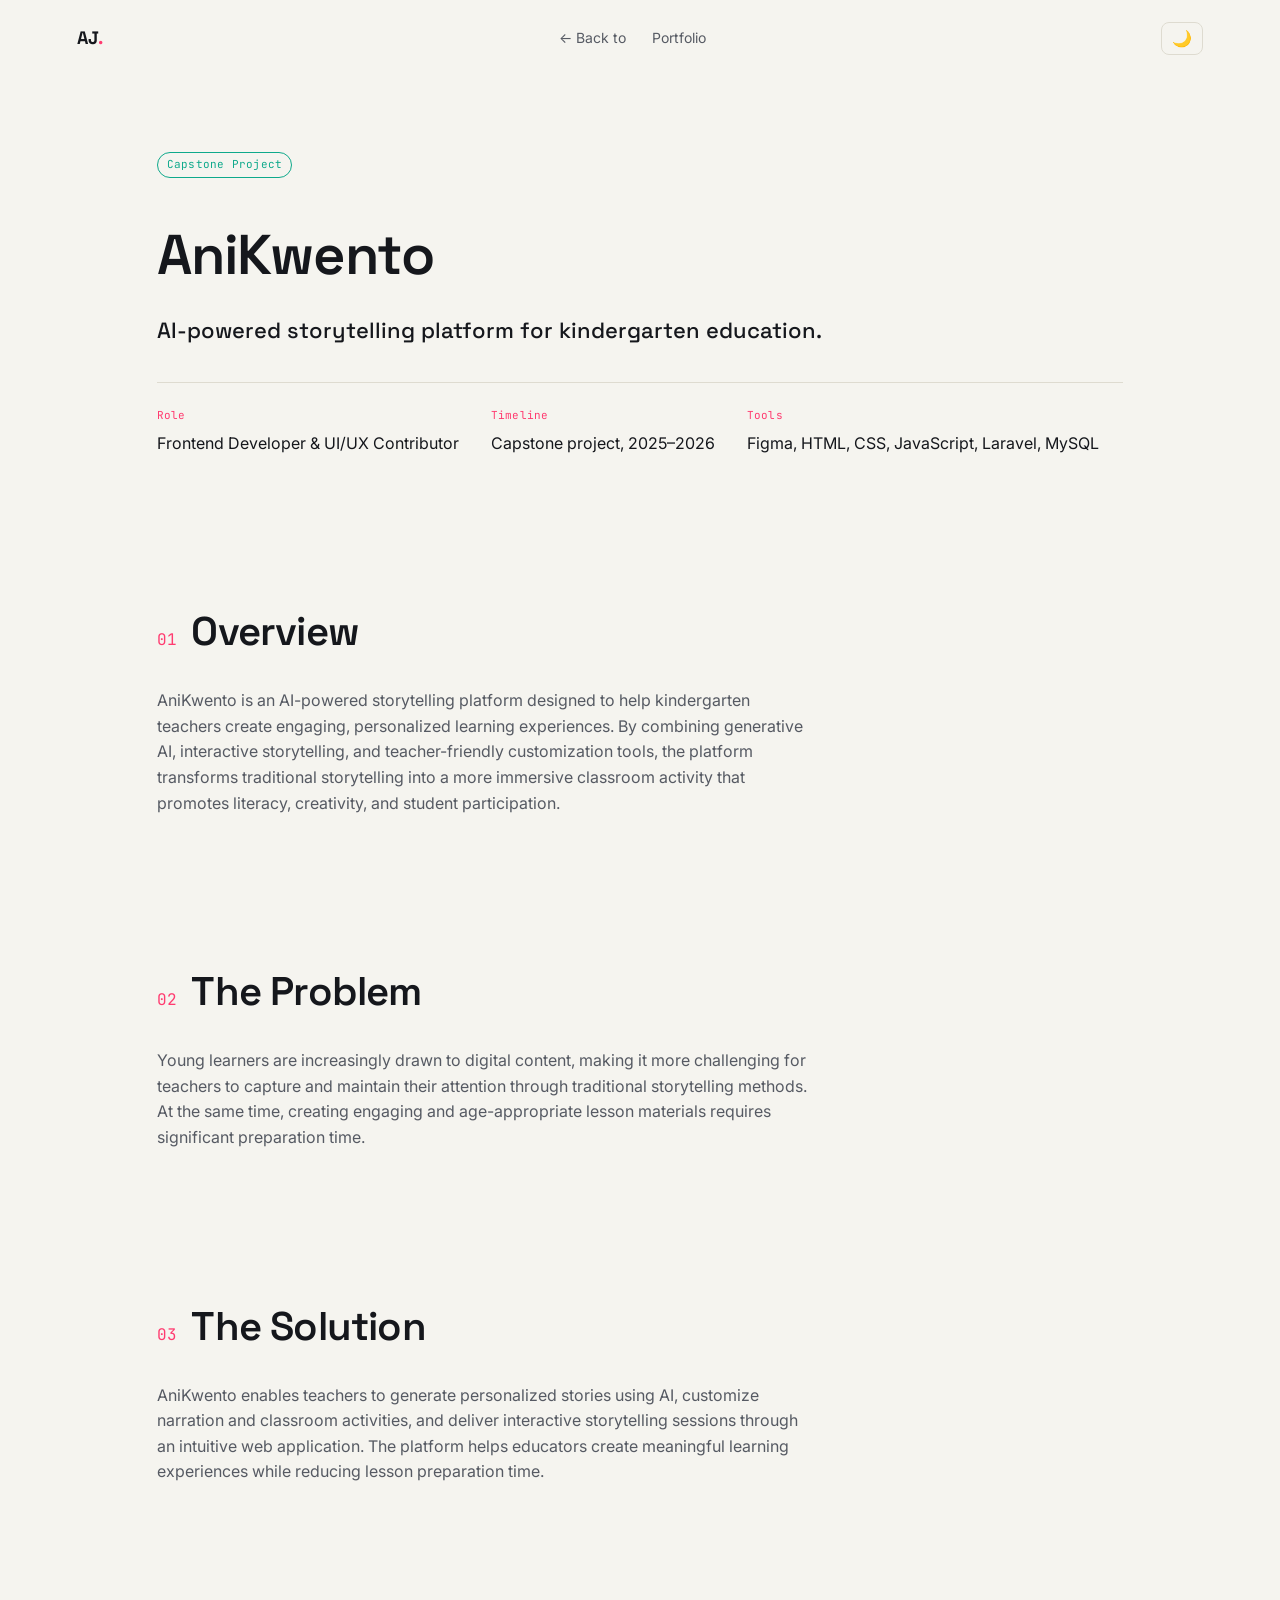
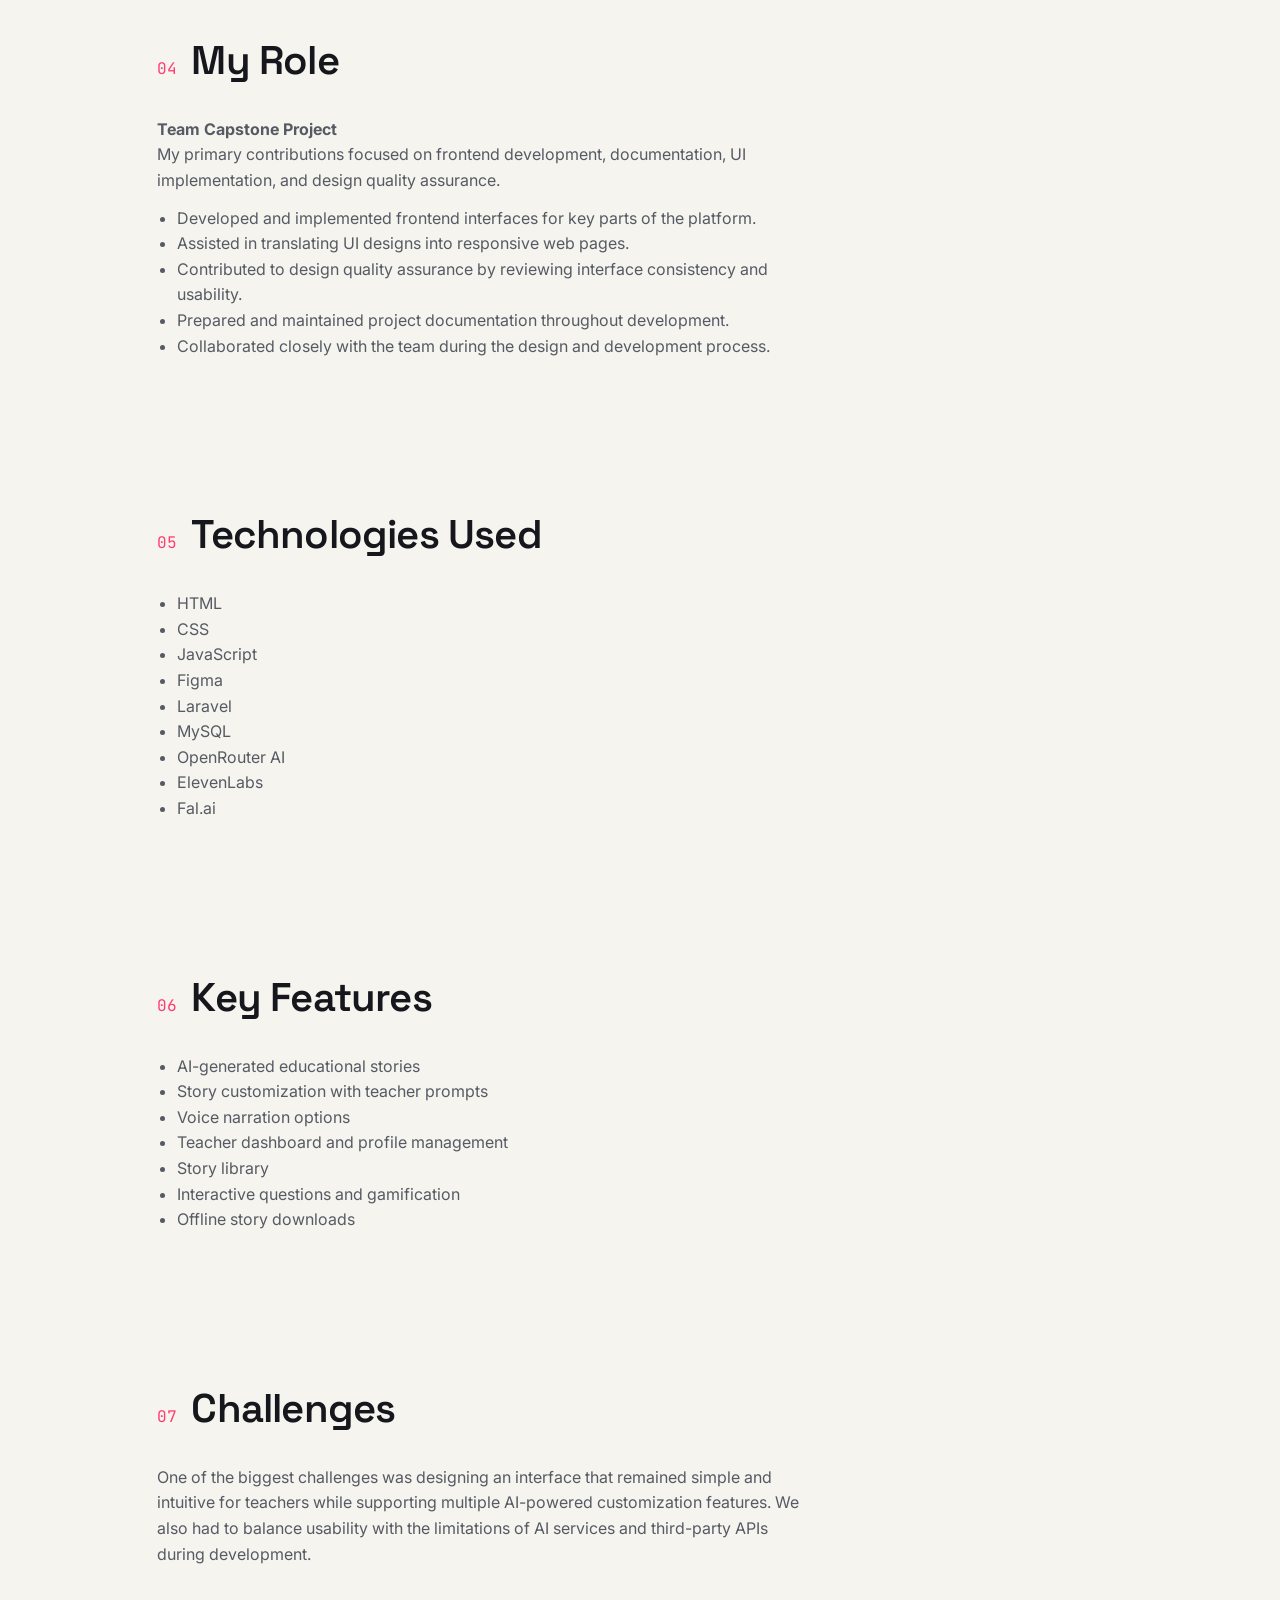
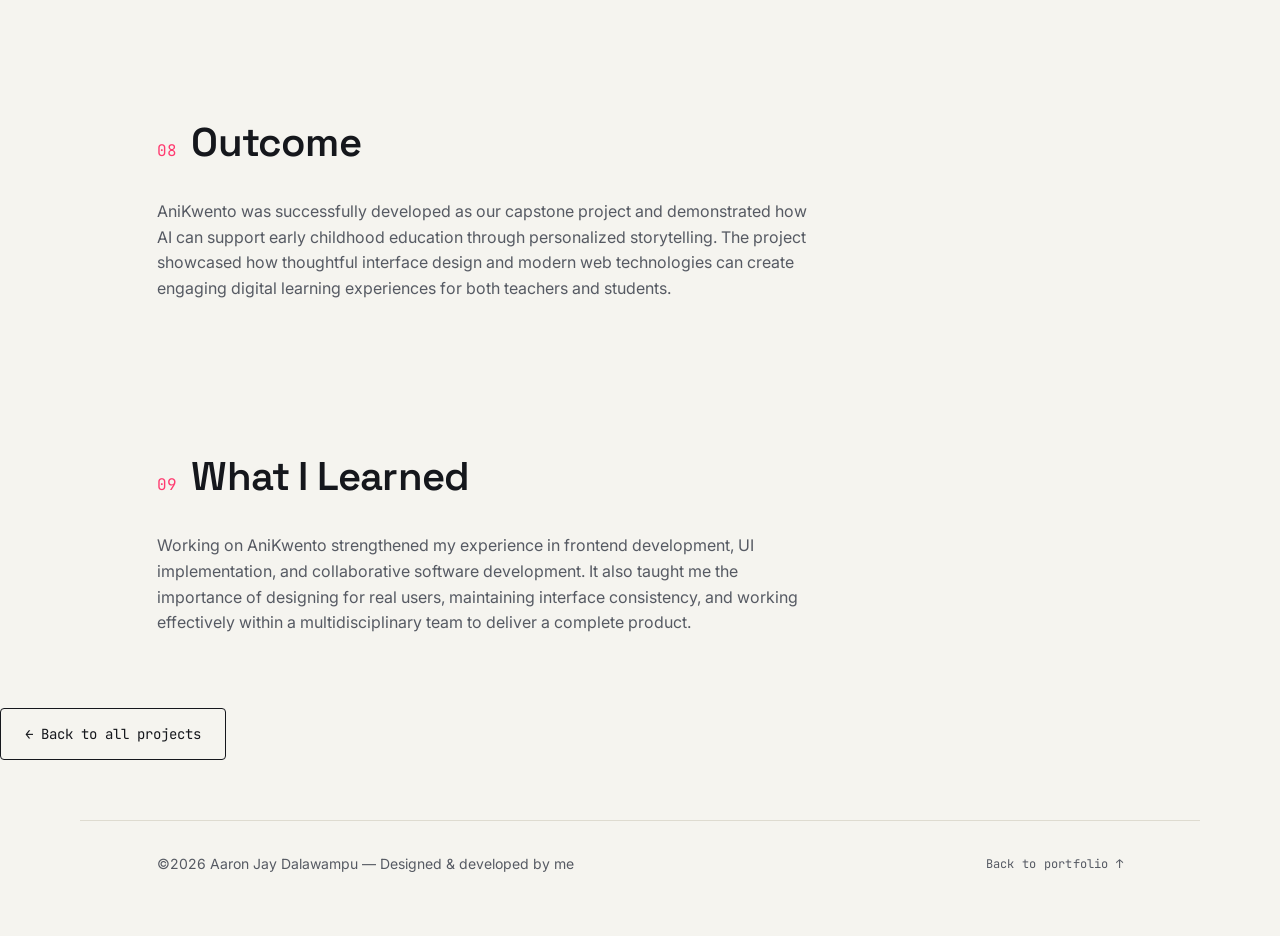
==== case-study-anikwento.html @ 2a40be8f "Add files via upload" ====
<!DOCTYPE html>
<html lang="en">
<head>
<meta charset="UTF-8">
<meta name="viewport" content="width=device-width, initial-scale=1.0">
<title>Anikwento — Case Study | Aaron Jay Dalawampu</title>
<meta name="description" content="Case study: Anikwento, an AI-powered storytelling platform, by Aaron Jay Dalawampu.">
<link rel="icon" type="image/svg+xml" href="favicon.svg">

<link rel="preconnect" href="https://fonts.googleapis.com">
<link rel="preconnect" href="https://fonts.gstatic.com" crossorigin>
<link href="https://fonts.googleapis.com/css2?family=Space+Grotesk:wght@400;500;600;700&family=Inter:wght@400;500;600&family=JetBrains+Mono:wght@400;500&display=swap" rel="stylesheet">
<link rel="stylesheet" href="style.css">
</head>
<body>

<a class="skip-link" href="#main">Skip to content</a>

<!-- ============ NAVBAR ============ -->
<nav class="navbar" id="navbar">
  <a href="index.html#top" class="logo">AJ<span class="accent">.</span></a>

  <button class="menu-btn" id="menuBtn" aria-label="Toggle menu" aria-expanded="false">
    <span></span><span></span>
  </button>

  <div class="nav-links" id="navLinks">
    <a href="index.html#work">← Back to</a>
    <a href="index.html#work">Portfolio</a>
  </div>

  <button class="theme-btn" id="themeBtn" aria-label="Toggle dark mode">🌙</button>
</nav>

<main id="main">

  <!-- ============ CASE STUDY HEADER ============ -->
  <header id="top" class="section">
    <span class="mono tag">Capstone Project</span>
    <h1 style="margin-top:16px; font-size:clamp(36px, 6vw, 56px);">AniKwento</h1>
    <p class="lead" style="margin-top:16px; max-width:60ch;">AI-powered storytelling platform for kindergarten education.</p>

    <div class="cs-meta">
      <div>
        <span class="mono cs-meta-label">Role</span>
        <span>Frontend Developer &amp; UI/UX Contributor</span>
      </div>
      <div>
        <span class="mono cs-meta-label">Timeline</span>
        <span>Capstone project, 2025–2026</span>
      </div>
      <div>
        <span class="mono cs-meta-label">Tools</span>
        <span>Figma, HTML, CSS, JavaScript, Laravel, MySQL</span>
      </div>
    </div>
  </header>

  <section class="section">
    <div class="section-header">
      <span class="mono accent">01</span>
      <h2>Overview</h2>
    </div>
    <p class="cs-copy">AniKwento is an AI-powered storytelling platform designed to help kindergarten teachers create engaging, personalized learning experiences. By combining generative AI, interactive storytelling, and teacher-friendly customization tools, the platform transforms traditional storytelling into a more immersive classroom activity that promotes literacy, creativity, and student participation.</p>
  </section>

  <section class="section">
    <div class="section-header">
      <span class="mono accent">02</span>
      <h2>The Problem</h2>
    </div>
    <p class="cs-copy">Young learners are increasingly drawn to digital content, making it more challenging for teachers to capture and maintain their attention through traditional storytelling methods. At the same time, creating engaging and age-appropriate lesson materials requires significant preparation time.</p>
  </section>

  <section class="section">
    <div class="section-header">
      <span class="mono accent">03</span>
      <h2>The Solution</h2>
    </div>
    <p class="cs-copy">AniKwento enables teachers to generate personalized stories using AI, customize narration and classroom activities, and deliver interactive storytelling sessions through an intuitive web application. The platform helps educators create meaningful learning experiences while reducing lesson preparation time.</p>
  </section>

  <section class="section">
    <div class="section-header">
      <span class="mono accent">04</span>
      <h2>My Role</h2>
    </div>
    <p class="cs-copy"><strong>Team Capstone Project</strong></p>
    <p class="cs-copy">My primary contributions focused on frontend development, documentation, UI implementation, and design quality assurance.</p>
    <ul class="cs-copy" style="margin-top:12px; padding-left:20px;">
      <li>Developed and implemented frontend interfaces for key parts of the platform.</li>
      <li>Assisted in translating UI designs into responsive web pages.</li>
      <li>Contributed to design quality assurance by reviewing interface consistency and usability.</li>
      <li>Prepared and maintained project documentation throughout development.</li>
      <li>Collaborated closely with the team during the design and development process.</li>
    </ul>
  </section>

  <section class="section">
    <div class="section-header">
      <span class="mono accent">05</span>
      <h2>Technologies Used</h2>
    </div>
    <ul class="cs-copy" style="margin-top:12px; padding-left:20px;">
      <li>HTML</li>
      <li>CSS</li>
      <li>JavaScript</li>
      <li>Figma</li>
      <li>Laravel</li>
      <li>MySQL</li>
      <li>OpenRouter AI</li>
      <li>ElevenLabs</li>
      <li>Fal.ai</li>
    </ul>
  </section>

  <section class="section">
    <div class="section-header">
      <span class="mono accent">06</span>
      <h2>Key Features</h2>
    </div>
    <ul class="cs-copy" style="margin-top:12px; padding-left:20px;">
      <li>AI-generated educational stories</li>
      <li>Story customization with teacher prompts</li>
      <li>Voice narration options</li>
      <li>Teacher dashboard and profile management</li>
      <li>Story library</li>
      <li>Interactive questions and gamification</li>
      <li>Offline story downloads</li>
    </ul>
  </section>

  <section class="section">
    <div class="section-header">
      <span class="mono accent">07</span>
      <h2>Challenges</h2>
    </div>
    <p class="cs-copy">One of the biggest challenges was designing an interface that remained simple and intuitive for teachers while supporting multiple AI-powered customization features. We also had to balance usability with the limitations of AI services and third-party APIs during development.</p>
  </section>

  <section class="section">
    <div class="section-header">
      <span class="mono accent">08</span>
      <h2>Outcome</h2>
    </div>
    <p class="cs-copy">AniKwento was successfully developed as our capstone project and demonstrated how AI can support early childhood education through personalized storytelling. The project showcased how thoughtful interface design and modern web technologies can create engaging digital learning experiences for both teachers and students.</p>
  </section>

  <section class="section">
    <div class="section-header">
      <span class="mono accent">09</span>
      <h2>What I Learned</h2>
    </div>
    <p class="cs-copy">Working on AniKwento strengthened my experience in frontend development, UI implementation, and collaborative software development. It also taught me the importance of designing for real users, maintaining interface consistency, and working effectively within a multidisciplinary team to deliver a complete product.</p>
  </section>

  <a class="btn-outline" href="index.html#work" style="display:inline-block; margin:0 0 60px;">← Back to all projects</a>

</main>

<footer class="footer">
  <span>©2026 Aaron Jay Dalawampu — Designed &amp; developed by me</span>
  <a href="index.html#top" class="back-to-top mono">Back to portfolio ↑</a>
</footer>

<script src="script.js"></script>
</body>
</html>
---- style.css ----
/* =========================================================
   1. THEME COLORS
   Light theme is the default (:root).
   Dark theme applies when <html data-theme="dark"> is set
   by script.js.
========================================================= */
:root{
  --bg: #F5F4EF;
  --bg-raised: #FBFAF7;
  --text: #15171C;
  --text-soft: #565A63;
  --border: #DEDBD0;
  --accent: #FF3B70;
  --mint: #0EA98B;

  --font-display: 'Space Grotesk', sans-serif;
  --font-body: 'Inter', sans-serif;
  --font-mono: 'JetBrains Mono', monospace;

  --container: 1120px;
  --gutter: clamp(24px, 6vw, 96px);
  --radius: 4px;
}

html[data-theme="dark"]{
  --bg: #14151A;
  --bg-raised: #1D1E25;
  --text: #F2F1EC;
  --text-soft: #A3A6AF;
  --border: #33343C;
  --accent: #FF6B93;
  --mint: #29D6B2;
}

*{margin:0; padding:0; box-sizing:border-box;}

html{scroll-behavior:smooth;}
@media (prefers-reduced-motion: reduce){
  html{scroll-behavior:auto;}
  *{animation-duration:0.001ms !important; transition-duration:0.001ms !important;}
}

body{
  background:var(--bg);
  color:var(--text);
  font-family:var(--font-body);
  line-height:1.6;
  transition:background 0.2s ease, color 0.2s ease;
}

h1, h2, h3{
  font-family:var(--font-display);
  font-weight:600;
  letter-spacing:-0.02em;
}

.mono{font-family:var(--font-mono); letter-spacing:0.02em;}
.accent{color:var(--accent);}
a{color:inherit;}

.skip-link{
  position:absolute; left:-999px; top:0;
  background:var(--text); color:var(--bg); padding:10px 16px; z-index:200;
}
.skip-link:focus{left:12px; top:12px;}

:focus-visible{outline:2px solid var(--accent); outline-offset:3px;}

/* =========================================================
   2. NAVBAR
   Transparent-ish by default, becomes solid + shadow
   once you scroll (the "scrolled" class, added by script.js)
========================================================= */
.navbar{
  position:sticky;
  top:0;
  z-index:100;
  display:flex;
  align-items:center;
  justify-content:space-between;
  gap:20px;
  padding:22px var(--gutter);
  background:transparent;
  border-bottom:1px solid transparent;
  transition:background 0.2s ease, padding 0.2s ease, border-color 0.2s ease, box-shadow 0.2s ease;
}

.navbar.scrolled{
  background:var(--bg);
  padding:14px var(--gutter);
  border-bottom:1px solid var(--border);
  box-shadow:0 6px 20px rgba(0,0,0,0.06);
}

.logo{
  font-family:var(--font-display);
  font-weight:700;
  font-size:18px;
  text-decoration:none;
}

.nav-links{display:flex; align-items:center; gap:26px;}
.nav-links a{
  text-decoration:none;
  font-size:14px;
  color:var(--text-soft);
  display:flex;
  align-items:center;
  gap:6px;
  transition:color .15s ease;
}
.nav-links a .mono{font-size:11px; color:var(--accent);}
.nav-links a:hover{color:var(--text);}
.nav-links a.active{color:var(--text);}
.nav-links a.active .mono{color:var(--accent);}

.nav-btn{
  color:var(--text) !important;
  border:1px solid var(--text);
  padding:8px 14px;
  border-radius:999px;
}
.nav-btn:hover{background:var(--text); color:var(--bg) !important;}

.theme-btn{
  background:none;
  border:1px solid var(--border);
  border-radius:8px;
  padding:6px 10px;
  cursor:pointer;
  font-size:16px;
}

.menu-btn{
  display:none;
  flex-direction:column;
  gap:5px;
  background:none;
  border:none;
  cursor:pointer;
  padding:6px;
}
.menu-btn span{width:22px; height:2px; background:var(--text);}

@media (max-width:820px){
  .menu-btn{display:flex;}
  .nav-links{
    position:fixed;
    top:64px; right:0; left:0;
    background:var(--bg-raised);
    border-bottom:1px solid var(--border);
    flex-direction:column;
    align-items:flex-start;
    gap:0;
    padding:8px 24px 20px;
    transform:translateY(-8px);
    opacity:0;
    pointer-events:none;
    transition:opacity .18s ease, transform .18s ease;
  }
  .nav-links.open{transform:translateY(0); opacity:1; pointer-events:auto;}
  .nav-links a{width:100%; padding:14px 0; border-bottom:1px solid var(--border);}
  .nav-btn{margin-top:14px; border-radius:var(--radius); text-align:center;}
}

/* =========================================================
   3. LAYOUT HELPERS
========================================================= */
.section{
  max-width:var(--container);
  margin:0 auto;
  padding:72px var(--gutter);
}
@media (max-width:700px){
  .section{padding:48px 24px;}
}

.section-header{
  display:flex;
  align-items:baseline;
  gap:14px;
  margin-bottom:24px;
}
.section-header h2{font-size:clamp(28px, 4vw, 40px);}

/* =========================================================
   4. HERO
========================================================= */
.hero{
  max-width:var(--container);
  margin:0 auto;
  padding:60px var(--gutter) 60px;
  display:grid;
  grid-template-columns:1.3fr 0.7fr;
  gap:48px;
  align-items:center;
}
.eyebrow{font-size:13px; color:var(--accent); margin-bottom:20px;}
.hero h1{font-size:clamp(44px, 7vw, 84px); line-height:0.98; margin-bottom:24px;}
.hero-desc{max-width:46ch; color:var(--text-soft); font-size:18px; margin-bottom:32px;}
.hero-buttons{display:flex; gap:14px; flex-wrap:wrap;}

.cursor{
  display:inline-block;
  margin-left:2px;
  animation:blink 1s step-end infinite;
}
@keyframes blink{
  0%, 100%{opacity:1;}
  50%{opacity:0;}
}

.status-pill{
  display:inline-flex;
  align-items:center;
  gap:8px;
  margin-top:24px;
  padding:8px 14px;
  border:1px solid var(--border);
  border-radius:999px;
  font-family:var(--font-mono);
  font-size:12px;
  color:var(--text-soft);
}
.status-dot{
  width:8px;
  height:8px;
  border-radius:50%;
  background:var(--mint);
  box-shadow:0 0 0 0 rgba(14,169,139,0.5);
  animation:pulse 2s ease-in-out infinite;
}
@keyframes pulse{
  0%{box-shadow:0 0 0 0 rgba(14,169,139,0.4);}
  70%{box-shadow:0 0 0 8px rgba(14,169,139,0);}
  100%{box-shadow:0 0 0 0 rgba(14,169,139,0);}
}

.btn, .btn-outline{
  font-family:var(--font-mono);
  font-size:14px;
  text-decoration:none;
  padding:14px 24px;
  border-radius:var(--radius);
  display:inline-block;
  transition:transform .15s ease, background .15s ease, color .15s ease;
}
.btn{background:var(--text); color:var(--bg);}
.btn:hover{background:var(--accent); color:#fff; transform:translateY(-2px);}
.btn-outline{border:1px solid var(--text); color:var(--text);}
.btn-outline:hover{background:var(--text); color:var(--bg); transform:translateY(-2px);}

.hero-photo{position:relative; justify-self:center;}
.photo-box{
  width:min(320px, 60vw);
  aspect-ratio:1/1;
  background:var(--bg-raised);
  border:1px solid var(--border);
  border-radius:var(--radius);
  display:flex; align-items:center; justify-content:center;
  color:var(--text-soft);
  overflow: hidden;
}

.photo-box img {
    width: 100%;
    height: 100%;
    object-fit: cover;     /* Fills the box without stretching */
    display: block;
}

.measure{position:absolute; color:var(--accent); overflow:visible;}
.measure-text{font-family:var(--font-mono); font-size:11px; fill:var(--accent);}
.measure-w{width:80px; top:-24px; left:50%; transform:translateX(-50%);}
.measure-h{width:24px; height:200px; top:50%; right:-32px; transform:translateY(-50%);}

@media (max-width:820px){
  .hero{grid-template-columns:1fr;}
  .hero-photo{justify-self:start;}
  .measure{display:none;}
}

/* =========================================================
   5. ABOUT
========================================================= */
.about-content{display:grid; grid-template-columns:1fr 1fr; gap:48px;}
.lead{font-size:22px; font-family:var(--font-display); font-weight:500; line-height:1.4;}
.about-content p:not(.lead){color:var(--text-soft); font-size:16px;}
@media (max-width:700px){
  .about-content{grid-template-columns:1fr; gap:20px;}
}

/* =========================================================
   6. SKILLS
========================================================= */
.skills-list{
  display:grid;
  grid-template-columns:repeat(3, 1fr);
  gap:1px;
  background:var(--border);
  border:1px solid var(--border);
}
.skill-box{background:var(--bg-raised); padding:28px; transition:background .15s ease;}
.skill-box:hover{background:var(--bg);}
.tag{
  display:inline-block;
  font-size:11px;
  color:var(--mint);
  border:1px solid var(--mint);
  padding:3px 9px;
  border-radius:999px;
  margin-bottom:16px;
}
.skill-box ul{list-style:none;}
.skill-box li{padding:9px 0; border-top:1px solid var(--border); font-size:15px;}
.skill-box li:first-child{border-top:none;}

@media (max-width:700px){
  .skills-list{grid-template-columns:1fr;}
}

/* =========================================================
   7. EXPERIENCE
========================================================= */
.exp-item{
  display:grid;
  grid-template-columns:160px 1fr;
  gap:24px;
  padding:28px 0;
  border-top:1px solid var(--border);
}
.exp-date{color:var(--accent); font-size:13px; padding-top:4px;}
.exp-details h3{font-size:20px; margin-bottom:14px;}
.exp-company{font-family:var(--font-body); font-weight:400; color:var(--text-soft); font-size:16px;}
.exp-details ul{color:var(--text-soft); padding-left:18px;}
.exp-details li{margin-bottom:6px;}

@media (max-width:600px){
  .exp-item{grid-template-columns:1fr; gap:8px;}
}

/* =========================================================
   7b. JOURNEY / TIMELINE
========================================================= */
.timeline{
  position:relative;
  padding-left:28px;
  border-left:2px solid var(--border);
}
.timeline-item{
  position:relative;
  padding-bottom:36px;
}
.timeline-item:last-child{padding-bottom:0;}
.timeline-dot{
  position:absolute;
  left:-34px;
  top:4px;
  width:12px;
  height:12px;
  border-radius:50%;
  background:var(--bg);
  border:2px solid var(--accent);
}
.timeline-item-current .timeline-dot{
  background:var(--mint);
  border-color:var(--mint);
}
.timeline-year{font-size:12px; color:var(--accent); display:block; margin-bottom:6px;}
.timeline-body h3{font-size:18px; margin-bottom:6px;}
.timeline-body p{color:var(--text-soft); font-size:15px;}

/* =========================================================
   8. PROJECTS
========================================================= */
.projects-list{display:flex; flex-direction:column; gap:16px;}
.project{
  background:var(--bg-raised);
  display:flex;
  flex-direction:column;
  border:1px solid var(--border);
  transition:transform .2s ease, box-shadow .2s ease;
  overflow:hidden;
}
.project:hover{transform:translateY(-3px); box-shadow:0 12px 28px rgba(0,0,0,0.08); position:relative; z-index:1;}
.project-media{position:relative;}
.project-image {
  background: var(--bg);
  aspect-ratio: 16 / 9;
  min-height: 260px;
  display: flex;
  align-items: center;
  justify-content: center;
  overflow: hidden;
  border-bottom: 1px solid var(--border);
}

.project-image img {
  width: 100%;
  height: 100%;
  object-fit: cover;
  object-position: center;
  display: block;
  transition:transform .3s ease;
}
.project:hover .project-image img{transform:scale(1.03);}

.project-carousel-controls{
  position:absolute;
  right:14px;
  bottom:14px;
  display:flex;
  gap:8px;
}
.project-carousel-controls .carousel-btn{
  width:38px;
  height:38px;
  border-radius:50%;
  border:1px solid rgba(255,255,255,0.25);
  background:rgba(21, 23, 28, 0.85);
  color:#fff;
  box-shadow:0 8px 20px rgba(0,0,0,0.18);
}
.project-carousel-controls .carousel-btn:hover{
  background:var(--accent);
  color:#fff;
  border-color:var(--accent);
}

.project-details{padding:32px 36px 36px; display:flex; flex-direction:column; gap:10px; justify-content:flex-start;}
.project-details h3{font-size:26px;}
.project-details p{color:var(--text-soft);} 
.project-role{color:var(--text) !important; font-size:14px;}
.project-role .mono{color:var(--accent); font-size:12px;}

.tech-tags{display:flex; flex-wrap:wrap; gap:8px; margin-top:4px;}
.tech-tag{
  font-family:var(--font-mono);
  font-size:11px;
  color:var(--text-soft);
  border:1px solid var(--border);
  padding:4px 10px;
  border-radius:999px;
}

.project-links{display:flex; flex-wrap:wrap; gap:10px; margin-top:12px;}
.btn-small{
  font-family:var(--font-mono);
  font-size:13px;
  text-decoration:none;
  padding:9px 16px;
  border-radius:var(--radius);
  background:var(--text);
  color:var(--bg);
  transition:transform .15s ease, background .15s ease;
}
.btn-small:hover{background:var(--accent); color:#fff; transform:translateY(-2px);}
.btn-small-outline{
  background:transparent;
  border:1px solid var(--text);
  color:var(--text);
}
.btn-small-outline:hover{background:var(--text); color:var(--bg);} 

@media (max-width:760px){
  .projects-list{gap:12px;}
  .project-image{min-height:220px;}
  .project-details{padding:28px 24px 32px;}
}

/* =========================================================
   9. CERTIFICATIONS — carousel
========================================================= */
.certs-carousel{
  display:flex;
  align-items:center;
  gap:16px;
}

.certs-track{
  display:flex;
  gap:20px;
  overflow-x:auto;
  scroll-snap-type:x mandatory;
  scroll-behavior:smooth;
  padding:4px 4px 12px;
  /* hide the scrollbar since we have our own controls */
  scrollbar-width:none;
}
.certs-track::-webkit-scrollbar{display:none;}

.cert-slide{
  flex:0 0 260px;
  scroll-snap-align:start;
  text-decoration:none;
  color:var(--text);
  border:1px solid var(--border);
  background:var(--bg-raised);
  border-radius:var(--radius);
  padding:20px;
  transition:transform .15s ease, border-color .15s ease;
}
.cert-slide:hover{transform:translateY(-4px); border-color:var(--accent);}

.cert-photo{
  aspect-ratio:4/3;
  border-radius:var(--radius);
  border:1px dashed var(--border);
  background:var(--bg);
  overflow:hidden;
  margin-bottom:16px;
  display:flex;
  align-items:center;
  justify-content:center;
}
.cert-photo img{
  width:100%;
  height:100%;
  object-fit:cover;
  display:block;
  transition:transform .3s ease;
}
.cert-slide:hover .cert-photo img{transform:scale(1.06);}
.cert-photo-add{color:var(--text-soft); font-size:20px;}

.cert-slide h3{font-size:16px; margin-bottom:4px;}
.cert-source{color:var(--text-soft); font-size:12px;}
.cert-slide-add{opacity:0.7; border-style:dashed;}

.carousel-btn{
  flex-shrink:0;
  width:38px;
  height:38px;
  border-radius:50%;
  border:1px solid var(--border);
  background:var(--bg-raised);
  color:var(--text);
  font-size:20px;
  line-height:1;
  cursor:pointer;
  transition:background .15s ease, color .15s ease, border-color .15s ease;
}
.carousel-btn:hover{background:var(--text); color:var(--bg); border-color:var(--text);}

.carousel-dots{
  display:flex;
  justify-content:center;
  gap:8px;
  margin-top:20px;
}
.carousel-dot{
  width:8px;
  height:8px;
  border-radius:50%;
  border:none;
  background:var(--border);
  cursor:pointer;
  padding:0;
  transition:background .15s ease, transform .15s ease;
}
.carousel-dot.active{background:var(--accent); transform:scale(1.3);}

@media (max-width:600px){
  .cert-slide{flex-basis:220px;}
}

/* =========================================================
   10. CONTACT
========================================================= */
.contact-grid{
  display:grid;
  grid-template-columns:repeat(2, 1fr);
  gap:1px;
  background:var(--border);
  border:1px solid var(--border);
}

.contact-card{
  background:var(--bg-raised);
  padding:24px 28px;
  text-decoration:none;
  color:var(--text);
  display:flex;
  align-items:center;
  gap:18px;
  transition:background .15s ease, color .15s ease;
}
.contact-card:hover{background:var(--text); color:var(--bg);}
.contact-card:hover .contact-card-text .mono{color:var(--accent);}

.contact-icon{width:24px; height:24px; flex-shrink:0; color:var(--accent);}

.contact-card-text{display:flex; flex-direction:column; gap:6px;}
.contact-card-text .mono{font-size:11px; color:var(--accent);}
.contact-card-text span:last-child{font-size:16px; word-break:break-word;}

@media (max-width:600px){
  .contact-grid{grid-template-columns:1fr;}
}

/* =========================================================
   11. CASE STUDY PAGE
========================================================= */
.cs-meta{
  display:flex;
  flex-wrap:wrap;
  gap:32px;
  margin-top:36px;
  padding-top:24px;
  border-top:1px solid var(--border);
}
.cs-meta > div{display:flex; flex-direction:column; gap:6px;}
.cs-meta-label{font-size:11px; color:var(--accent);}

.cs-copy{max-width:65ch; color:var(--text-soft); font-size:16px;}

.cs-process-grid{
  display:grid;
  grid-template-columns:repeat(3, 1fr);
  gap:20px;
  margin-top:28px;
}
.cs-process-image{
  aspect-ratio:4/3;
  border:1px dashed var(--border);
  border-radius:var(--radius);
  background:var(--bg-raised);
  display:flex;
  align-items:center;
  justify-content:center;
  color:var(--text-soft);
  margin-bottom:10px;
}
.cs-process-caption{color:var(--text-soft); font-size:12px;}

@media (max-width:700px){
  .cs-process-grid{grid-template-columns:1fr;}
}
/* =========================================================
   12. FOOTER
========================================================= */
.footer{
  max-width:var(--container);
  margin:0 auto;
  padding:32px var(--gutter) 60px;
  display:flex;
  justify-content:space-between;
  align-items:center;
  gap:12px;
  flex-wrap:wrap;
  color:var(--text-soft);
  font-size:14px;
  border-top:1px solid var(--border);
}
.back-to-top{text-decoration:none; color:var(--text-soft); font-size:12px;}
.back-to-top:hover{color:var(--text);}
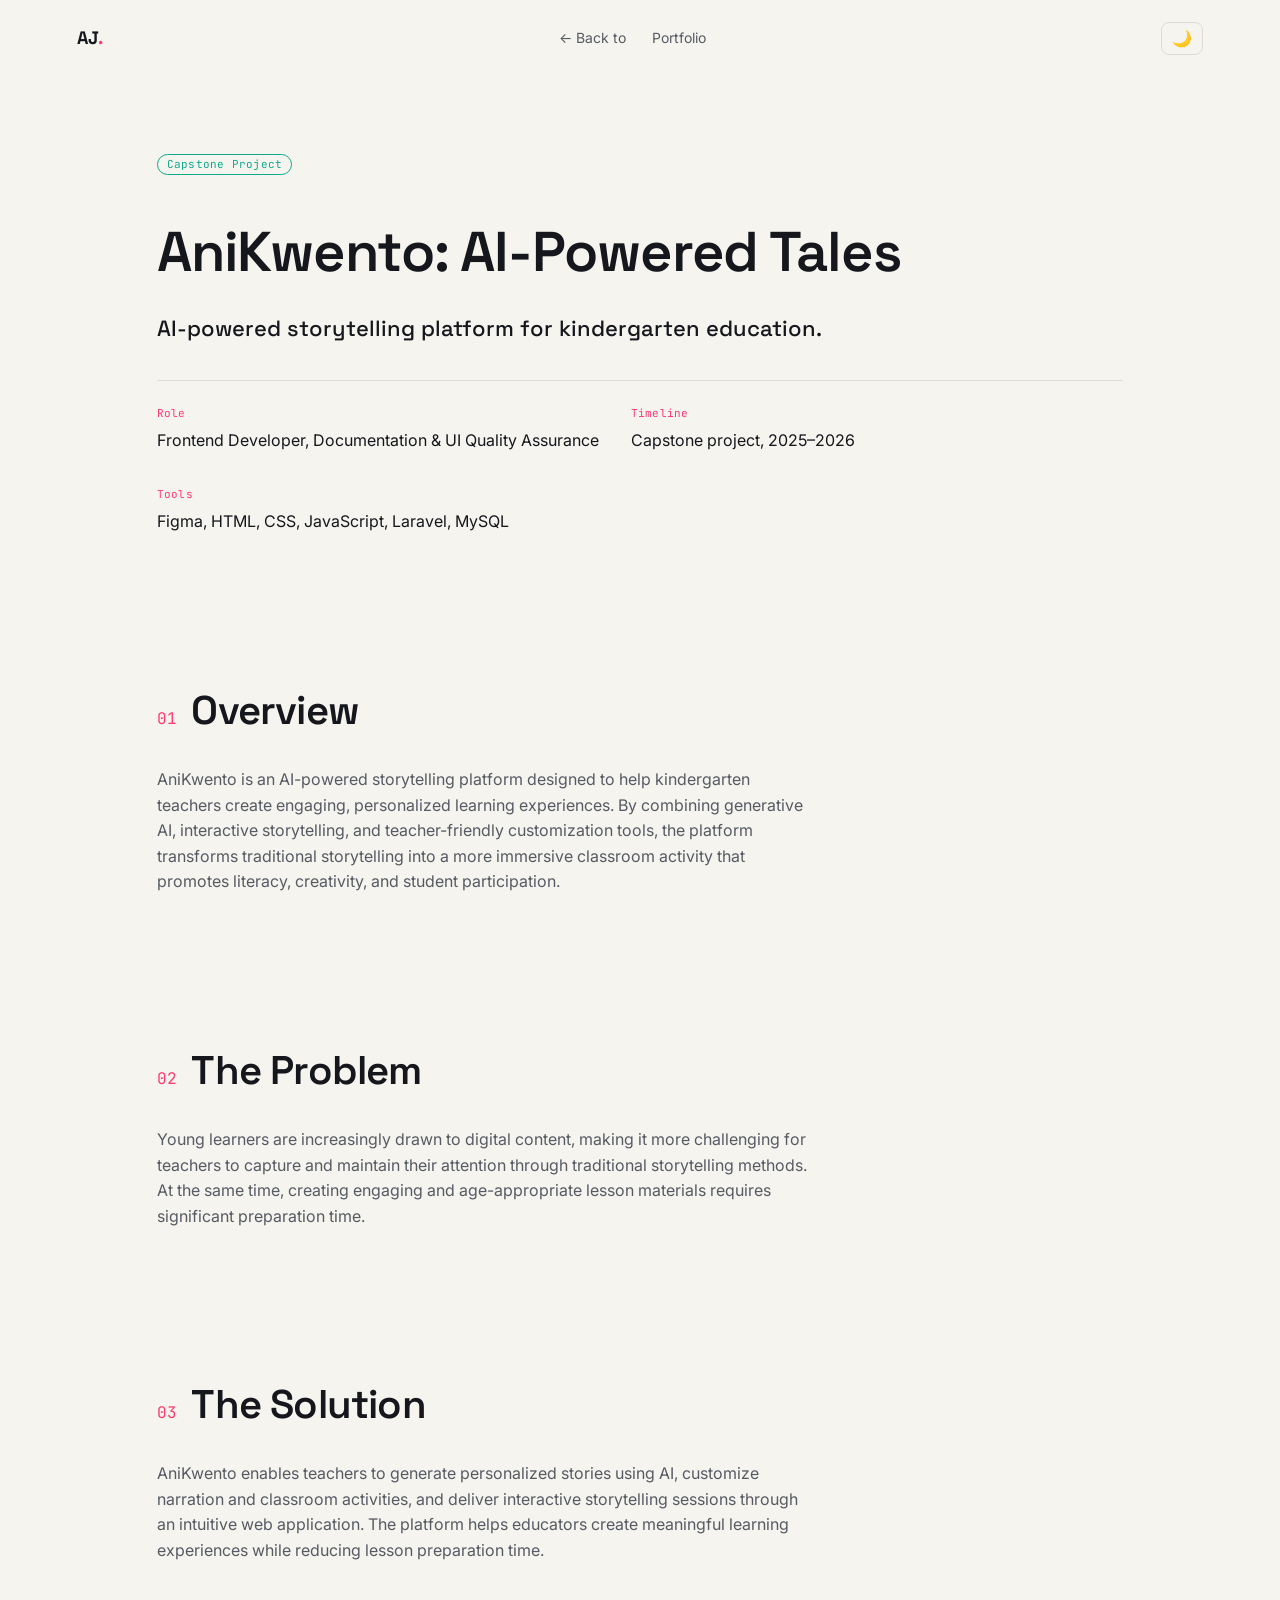
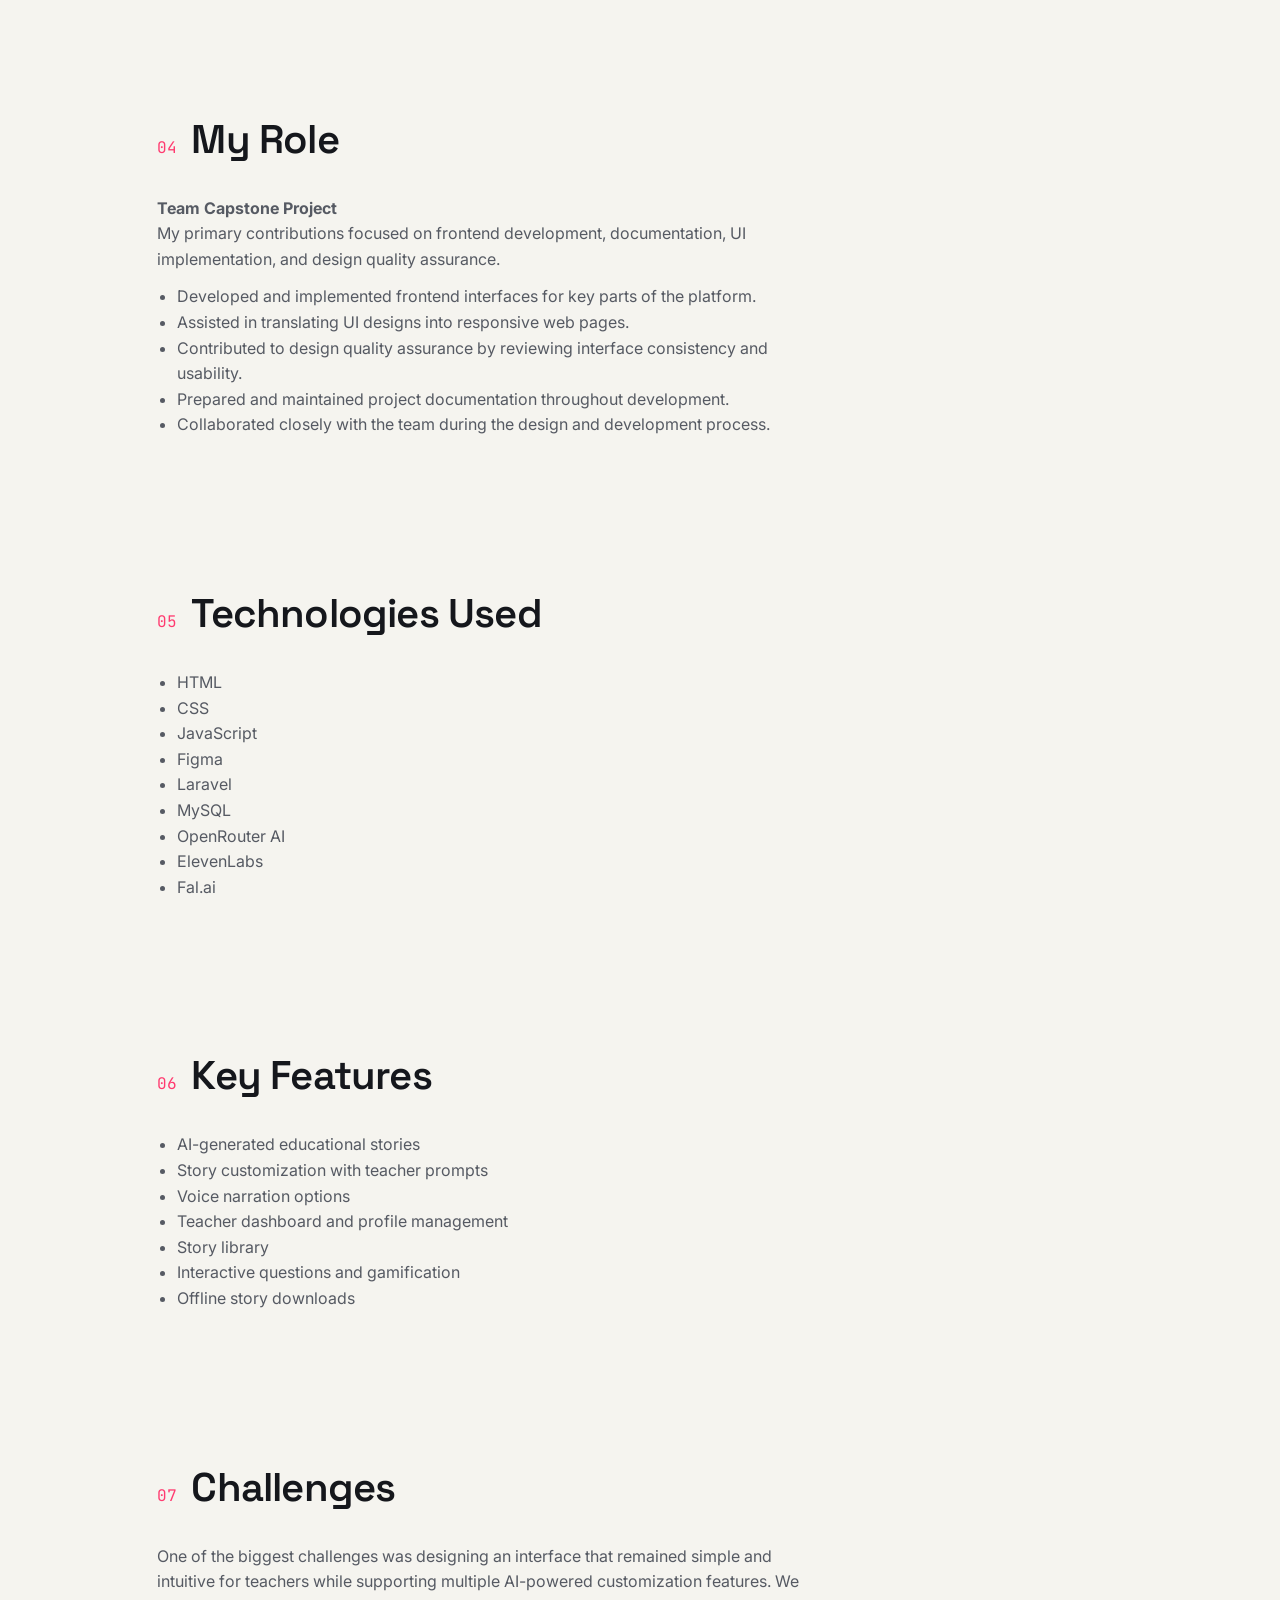
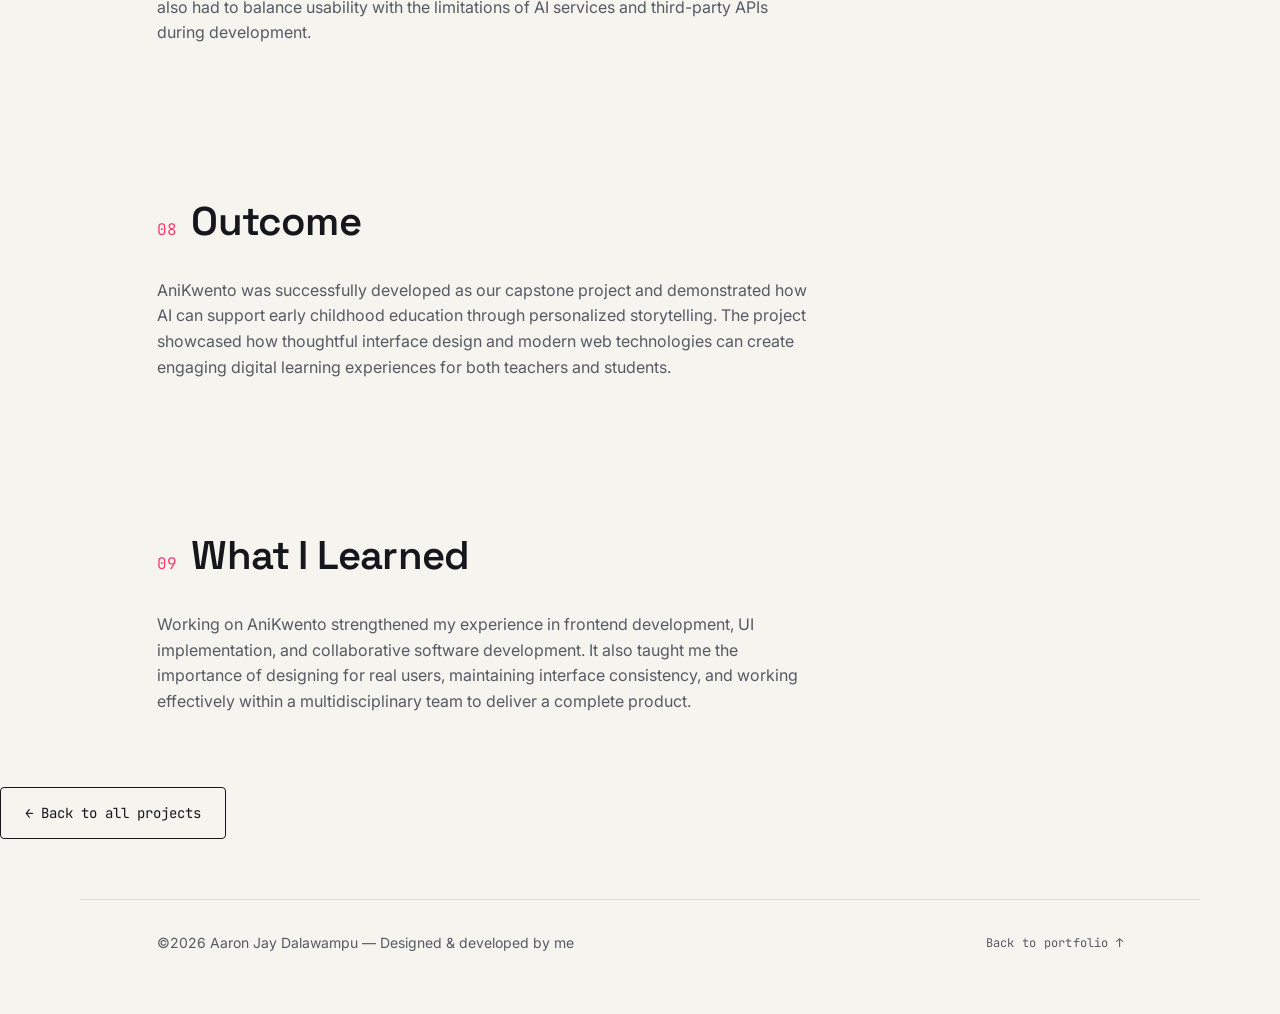
==== commit f726cdc4: "Add files via upload" ====
--- a/case-study-anikwento.html
+++ b/case-study-anikwento.html
@@ -37,13 +37,13 @@
   <!-- ============ CASE STUDY HEADER ============ -->
   <header id="top" class="section">
     <span class="mono tag">Capstone Project</span>
-    <h1 style="margin-top:16px; font-size:clamp(36px, 6vw, 56px);">AniKwento</h1>
+    <h1 style="margin-top:16px; font-size:clamp(36px, 6vw, 56px);">AniKwento: AI-Powered Tales</h1>
     <p class="lead" style="margin-top:16px; max-width:60ch;">AI-powered storytelling platform for kindergarten education.</p>
 
     <div class="cs-meta">
       <div>
         <span class="mono cs-meta-label">Role</span>
-        <span>Frontend Developer &amp; UI/UX Contributor</span>
+        <span>Frontend Developer, Documentation & UI Quality Assurance</span>
       </div>
       <div>
         <span class="mono cs-meta-label">Timeline</span>
--- a/style.css
+++ b/style.css
@@ -303,13 +303,22 @@
 .skill-box{background:var(--bg-raised); padding:28px; transition:background .15s ease;}
 .skill-box:hover{background:var(--bg);}
 .tag{
-  display:inline-block;
+  display:inline-flex;
+  align-items:center;
+  width:max-content;
+  max-width:fit-content;
   font-size:11px;
+  line-height:1.2;
   color:var(--mint);
   border:1px solid var(--mint);
   padding:3px 9px;
   border-radius:999px;
   margin-bottom:16px;
+  white-space:nowrap;
+  overflow:hidden;
+  text-overflow:ellipsis;
+  flex-shrink:0;
+  align-self:flex-start;
 }
 .skill-box ul{list-style:none;}
 .skill-box li{padding:9px 0; border-top:1px solid var(--border); font-size:15px;}
